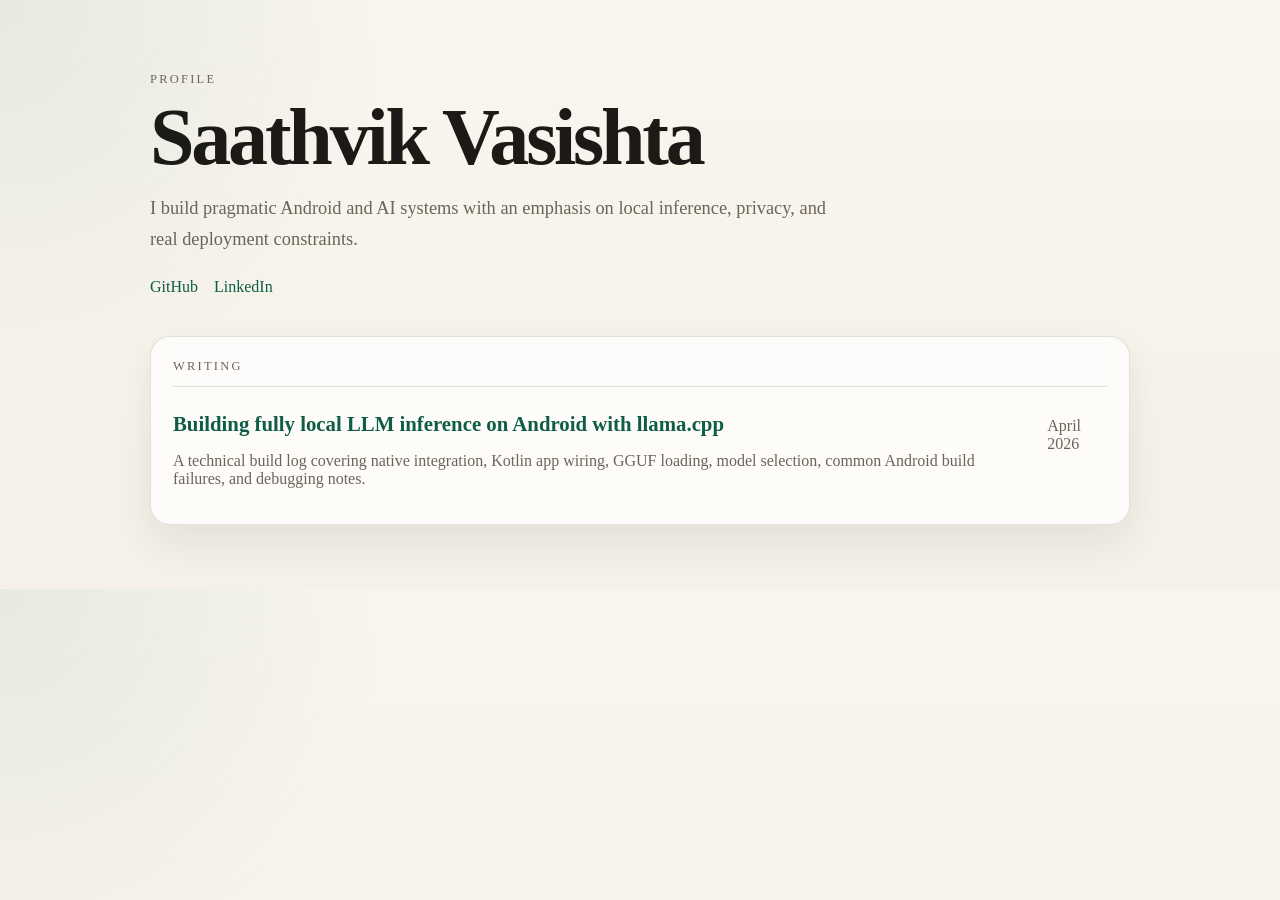
==== index.html @ 2b00b758 "Add files via upload" ====
<!doctype html>
<html lang="en">
<head>
  <meta charset="utf-8">
  <meta name="viewport" content="width=device-width, initial-scale=1">
  <title>Saathvik Vasishta | On-device AI Builder</title>
  <meta name="description" content="Minimal profile and writing space focused on Android, on-device AI, and local LLM systems.">
  <link rel="stylesheet" href="styles.css">
</head>
<body>
  <div class="page">
    <header class="hero">
      <p class="eyebrow">Profile</p>
      <h1>Saathvik Vasishta</h1>
      <p class="lede">
        I build pragmatic Android and AI systems with an emphasis on local inference,
        privacy, and real deployment constraints.
      </p>
      <div class="links">
        <a href="https://github.com/SaTz1483">GitHub</a>
        <a href="https://www.linkedin.com/in/saathvikvasishta/">LinkedIn</a>
      </div>
    </header>

    <main class="grid">
      <section class="card wide">
        <p class="eyebrow">Writing</p>
        <article class="post">
          <div>
            <h2><a href="posts/on-device-ai-android.html">Building fully local LLM inference on Android with llama.cpp</a></h2>
            <p class="muted">A technical build log covering native integration, Kotlin app wiring, GGUF loading, model selection, common Android build failures, and debugging notes.</p>
          </div>
          <p class="muted">April 2026</p>
        </article>
      </section>
    </main>
  </div>
</body>
</html>
---- styles.css ----
:root {
  --bg: #f5f1e8;
  --surface: rgba(255, 255, 255, 0.72);
  --text: #1c1a17;
  --muted: #6d6459;
  --line: rgba(28, 26, 23, 0.12);
  --accent: #0f5d46;
  --shadow: 0 18px 40px rgba(28, 26, 23, 0.08);
}

* {
  box-sizing: border-box;
}

html {
  font-size: 16px;
}

body {
  margin: 0;
  font-family: Georgia, "Times New Roman", serif;
  color: var(--text);
  background:
    radial-gradient(circle at top left, rgba(15, 93, 70, 0.08), transparent 28%),
    linear-gradient(180deg, #f9f6ef 0%, var(--bg) 100%);
}

a {
  color: var(--accent);
  text-decoration: none;
}

a:hover {
  text-decoration: underline;
}

code {
  font-family: "SFMono-Regular", Consolas, "Liberation Mono", Menlo, monospace;
  font-size: 0.95em;
}

.page {
  width: min(980px, calc(100% - 32px));
  margin: 0 auto;
  padding: 48px 0 64px;
}

.hero {
  padding: 24px 0 40px;
}

.hero h1 {
  margin: 0;
  font-size: clamp(2.6rem, 8vw, 5rem);
  line-height: 0.95;
  letter-spacing: -0.04em;
}

.lede {
  max-width: 700px;
  font-size: 1.15rem;
  line-height: 1.7;
  color: var(--muted);
  margin: 18px 0 0;
}

.eyebrow {
  text-transform: uppercase;
  letter-spacing: 0.18em;
  color: var(--muted);
  font-size: 0.78rem;
  margin: 0 0 12px;
}

.links {
  display: flex;
  flex-wrap: wrap;
  gap: 16px;
  margin-top: 22px;
}

.grid {
  display: grid;
  grid-template-columns: repeat(2, minmax(0, 1fr));
  gap: 18px;
}

.card {
  background: var(--surface);
  border: 1px solid var(--line);
  border-radius: 20px;
  box-shadow: var(--shadow);
  backdrop-filter: blur(10px);
  padding: 22px 22px 20px;
}

.wide {
  grid-column: 1 / -1;
}

.post {
  display: flex;
  justify-content: space-between;
  gap: 20px;
  align-items: baseline;
  border-top: 1px solid var(--line);
  padding-top: 14px;
}

.post h2 {
  font-size: 1.3rem;
  margin: 0 0 8px;
}

.muted {
  color: var(--muted);
}

.article {
  width: min(760px, calc(100% - 32px));
  margin: 0 auto;
  padding: 52px 0 72px;
}

.article-header {
  margin-bottom: 34px;
}

.article-header h1 {
  margin: 8px 0 0;
  font-size: clamp(2.2rem, 7vw, 4rem);
  line-height: 1;
  letter-spacing: -0.04em;
}

.article-body {
  background: var(--surface);
  border: 1px solid var(--line);
  border-radius: 24px;
  box-shadow: var(--shadow);
  padding: 28px;
}

.article-body p,
.article-body li {
  line-height: 1.8;
  color: #2f2b26;
}

.article-body h2 {
  margin-top: 30px;
  font-size: 1.35rem;
}

.article-body pre {
  overflow-x: auto;
  padding: 14px 16px;
  border-radius: 16px;
  border: 1px solid var(--line);
  background: rgba(28, 26, 23, 0.04);
}

.article-body code {
  white-space: pre-wrap;
}

.back-link {
  display: inline-block;
  margin-bottom: 18px;
}

@media (max-width: 760px) {
  .grid {
    grid-template-columns: 1fr;
  }

  .post {
    flex-direction: column;
    align-items: flex-start;
  }
}
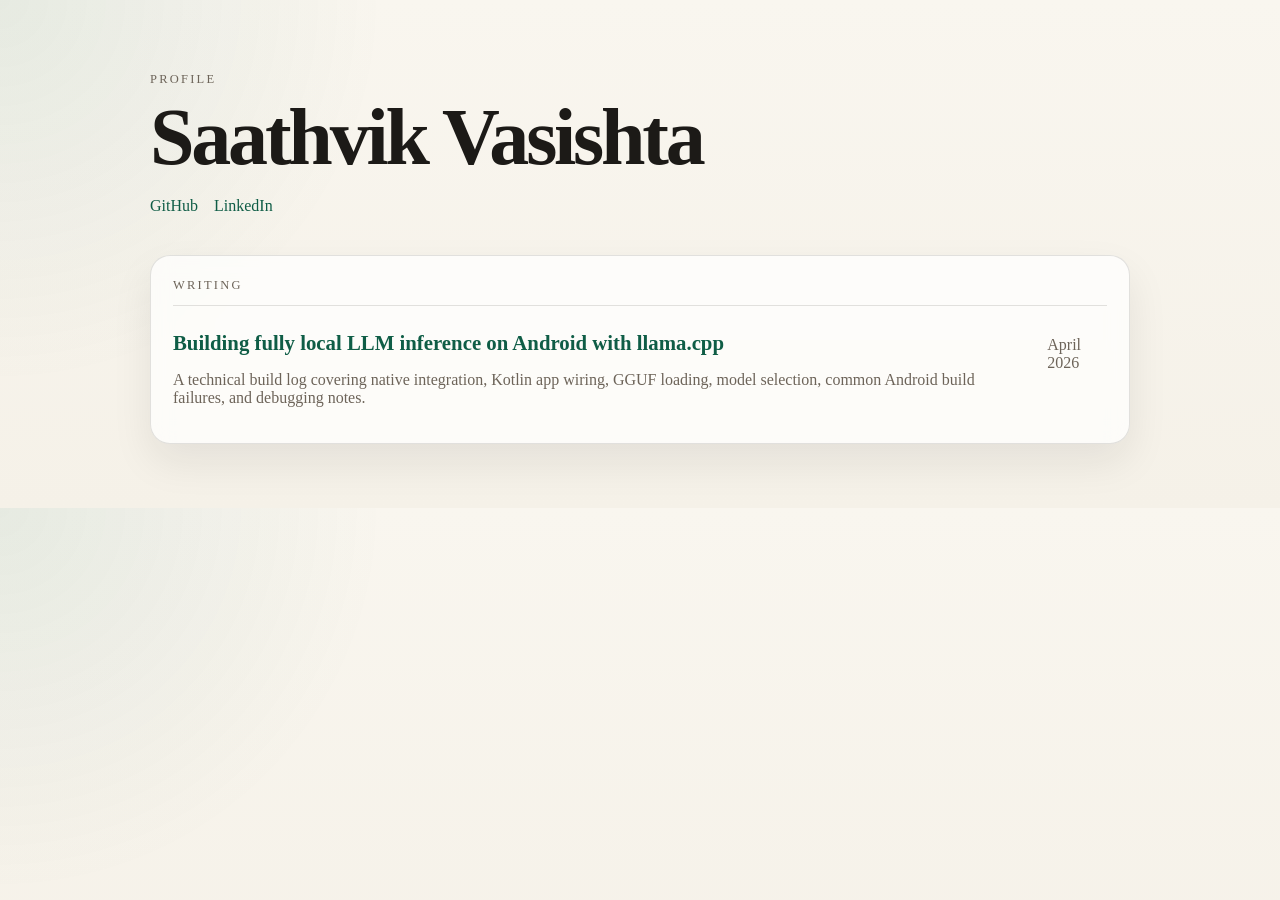
==== commit a72ba0ce: "Remove lede paragraph from index.html Removed the lede paragraph from the profile section." ====
--- a/index.html
+++ b/index.html
@@ -12,10 +12,6 @@
     <header class="hero">
       <p class="eyebrow">Profile</p>
       <h1>Saathvik Vasishta</h1>
-      <p class="lede">
-        I build pragmatic Android and AI systems with an emphasis on local inference,
-        privacy, and real deployment constraints.
-      </p>
       <div class="links">
         <a href="https://github.com/SaTz1483">GitHub</a>
         <a href="https://www.linkedin.com/in/saathvikvasishta/">LinkedIn</a>
